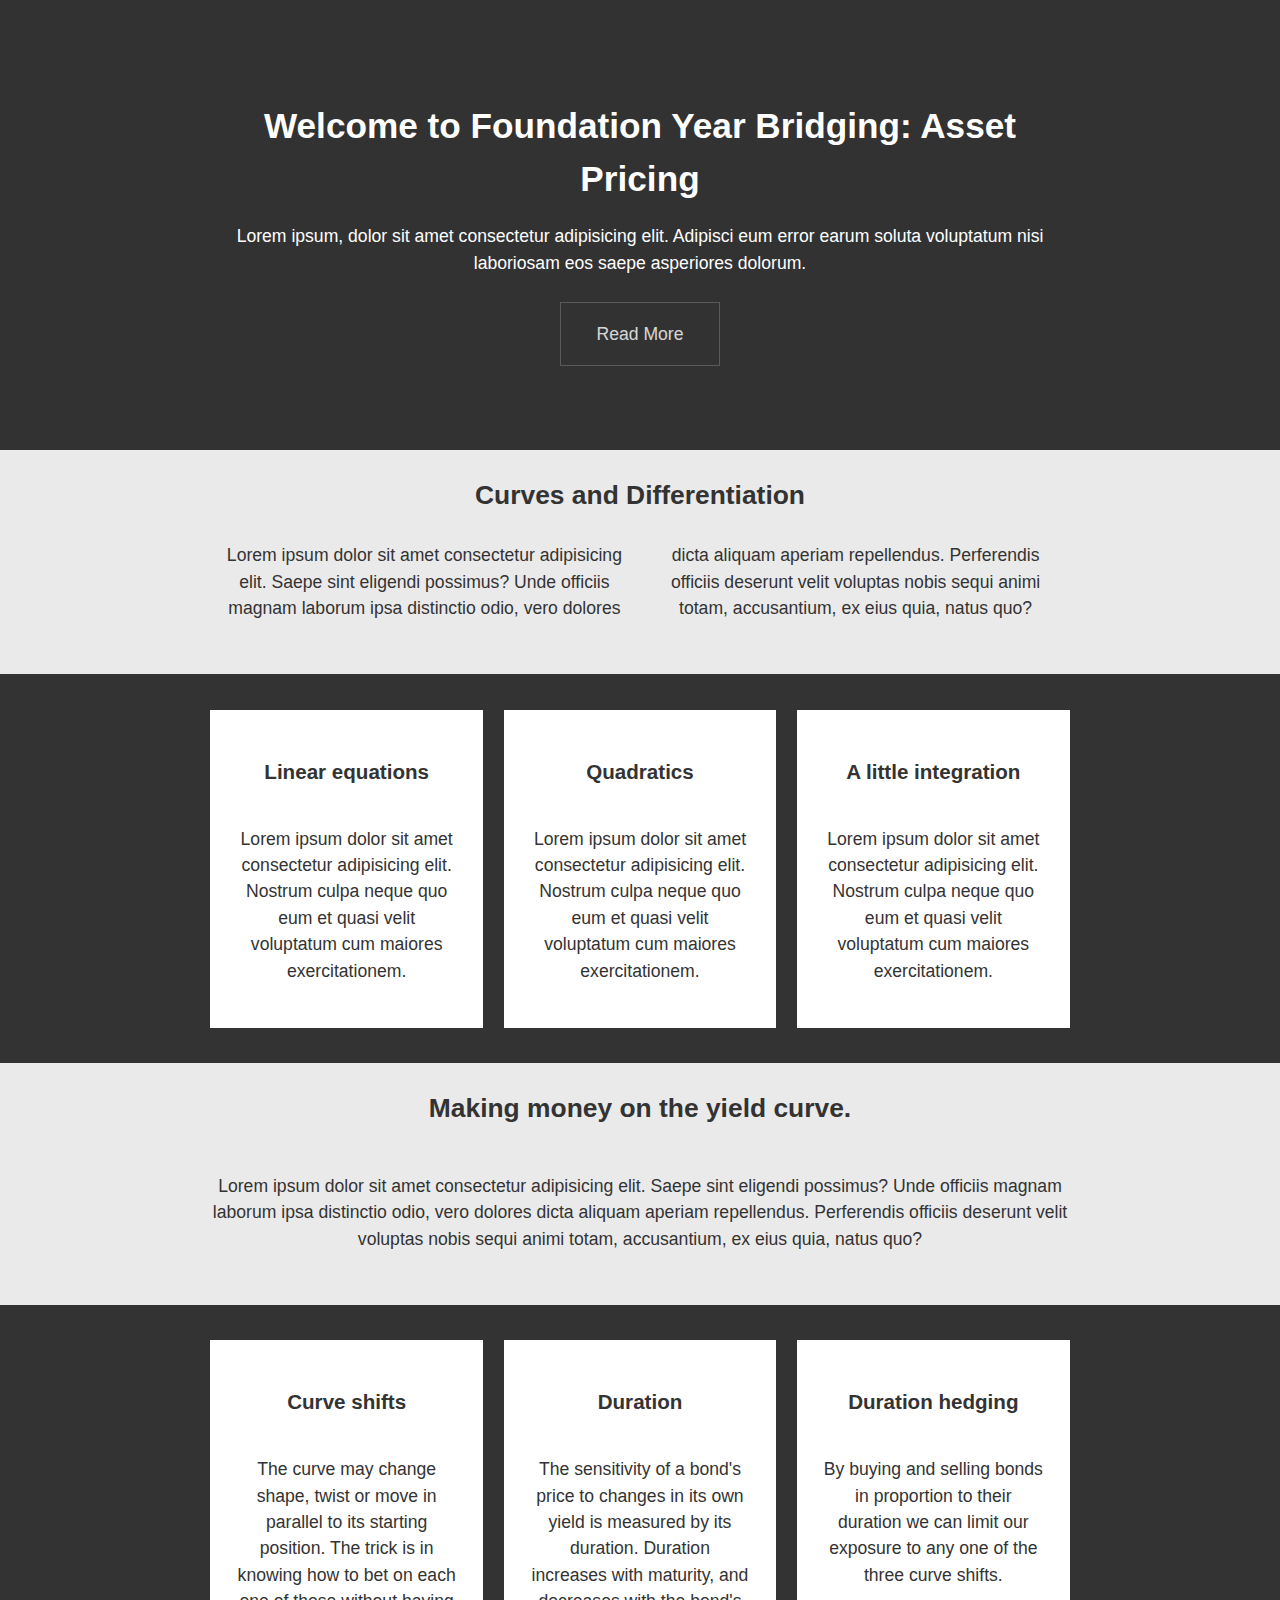
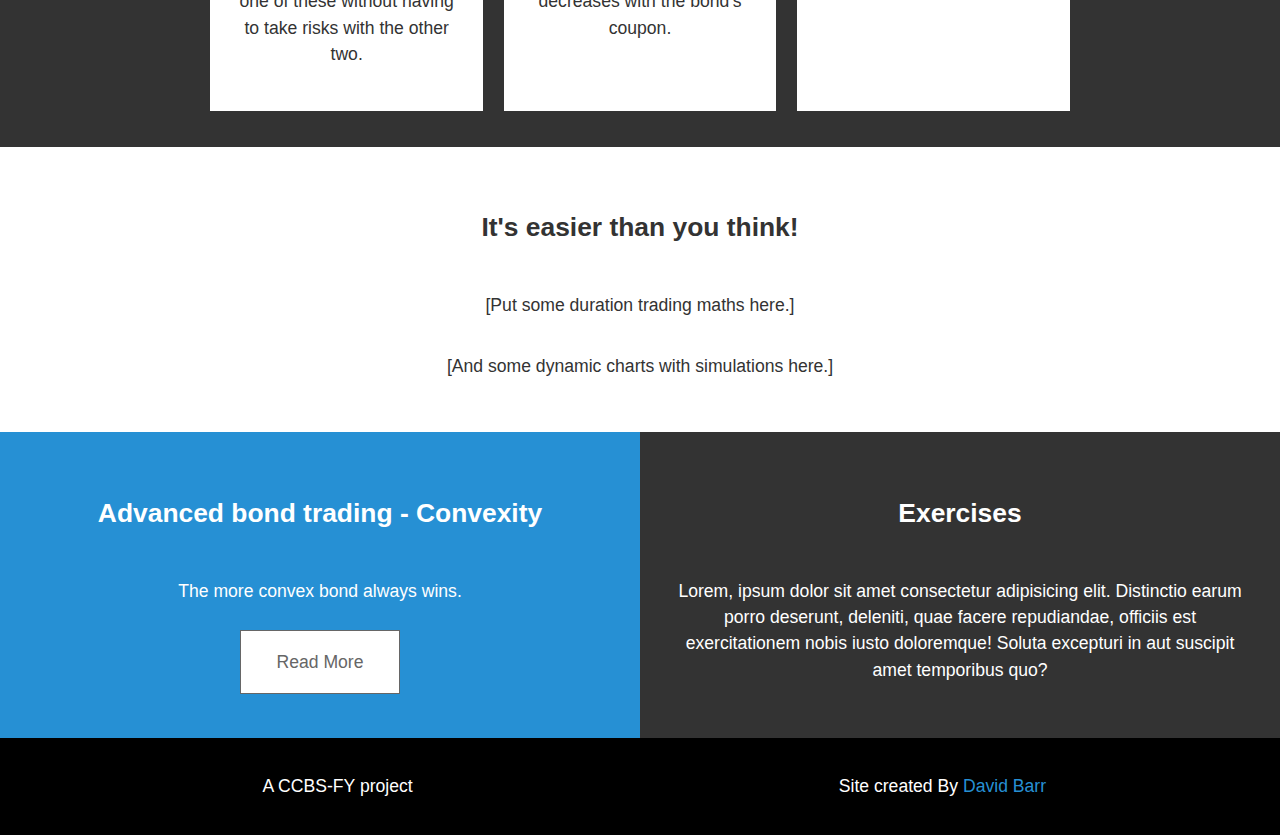
==== index.html @ 0cb5484a "First commit" ====
<!DOCTYPE html>
<html lang="en" >

<head>
  <meta charset="UTF-8">
  <title>Foundation Year: CSS Grid Website Layout</title>
  
  
  
      <link rel="stylesheet" href="css/style.css">
      <style>



          .main text {
          font: 10px sans-serif;	
          }
          
          .axis line, .axis path {
          shape-rendering: crispEdges;
          stroke: black;
          fill: none;
          stroke-width: 2;
          }
          
          circle {
          fill: #333;
          }
          
          .legend rect {
          fill:white;
          stroke:black;
          opacity:0.8;
          font: 12px sans-serif;
          }
          
          </style>
          <script src="//d3js.org/d3.v3.min.js" charset="utf-8"></script>
  
</head>

<body>

  <!-- Header Showcase -->
<header id="showcase" class="grid">
  <div class="bg-image"></div>
  <div class="content-wrap">
    <h1>Welcome to Foundation Year Bridging: Asset Pricing</h1>
    <p>Lorem ipsum, dolor sit amet consectetur adipisicing elit. Adipisci eum error earum soluta voluptatum nisi laboriosam eos saepe asperiores dolorum.</p>
    <a href="#section-b" class="btn">Read More</a>
  </div>
</header>

<!-- Main Area -->
<main id="main">
  <!-- Section A -->
  <section id="section-a" class="grid">
    <div class="content-wrap">
      <h2 class="content-title">Curves and Differentiation</h2>
      <div class="content-text">
        <p>Lorem ipsum dolor sit amet consectetur adipisicing elit. Saepe sint eligendi possimus? Unde officiis magnam laborum ipsa distinctio odio, vero dolores dicta aliquam aperiam repellendus. Perferendis officiis deserunt velit voluptas nobis sequi
          animi totam, accusantium, ex eius quia, natus quo?</p>
      </div>
    </div>
  </section>



  <!-- Section B -->
  
  <section id="section-b" class="grid">
    <ul>
      <li>
        <div class="card">
          <img src="https://static.pexels.com/photos/574077/pexels-photo-574077.jpeg" alt="">
          <div class="card-content">
            <h3 class="card-title">Linear equations</h3>
            <p>Lorem ipsum dolor sit amet consectetur adipisicing elit. Nostrum culpa neque quo eum et quasi velit voluptatum cum maiores exercitationem.</p>
          </div>
        </div>
      </li>
      <li>
        <div class="card">
          <img src="https://static.pexels.com/photos/261628/pexels-photo-261628.jpeg" alt="">
          <div class="card-content">
            <h3 class="card-title">Quadratics</h3>
            <p>Lorem ipsum dolor sit amet consectetur adipisicing elit. Nostrum culpa neque quo eum et quasi velit voluptatum cum maiores exercitationem.</p>
          </div>
        </div>
      </li>
      <li>
        <div class="card">
          <img src="https://static.pexels.com/photos/265087/pexels-photo-265087.jpeg" alt="">
          <div class="card-content">
            <h3 class="card-title">A little integration</h3>
            <p>Lorem ipsum dolor sit amet consectetur adipisicing elit. Nostrum culpa neque quo eum et quasi velit voluptatum cum maiores exercitationem.</p>
          </div>
        </div>
      </li>
    </ul>
  </section>

<!-- Section A2 -->
<section id="section-a2" class="grid">
  <div class="content-wrap">
    <h2 class="content-title">Making money on the yield curve.</h2>
    <div class="content-text">
      <p>Lorem ipsum dolor sit amet consectetur adipisicing elit. Saepe sint eligendi possimus? Unde officiis magnam laborum ipsa distinctio odio, vero dolores dicta aliquam aperiam repellendus. Perferendis officiis deserunt velit voluptas nobis sequi
        animi totam, accusantium, ex eius quia, natus quo?</p>
    </div>
  </div>
</section>


<!-- Section B2 -->

<section id="section-b" class="grid">
  <ul>
    <li>
      <div class="card">
        <img src="https://static.pexels.com/photos/164527/pexels-photo-164527.jpeg" alt="">
        <div class="card-content">
          <h3 class="card-title">Curve shifts</h3>
          <p>The curve may change shape, twist or move in parallel to its starting position. The trick is in knowing how to bet on each one of these without having to take risks with the other two.</p>
        </div>
      </div>
    </li>
    <li>
      <div class="card">
        <img src="https://static.pexels.com/photos/210607/pexels-photo-210607.jpeg" alt="">
        <div class="card-content">
          <h3 class="card-title">Duration</h3>
          <p>The sensitivity of a bond's price to changes in its own yield is measured by its duration. Duration increases with maturity, and decreases with the bond's coupon.</p>
        </div>
      </div>
    </li>
    <li>
      <div class="card">
        <img src="https://static.pexels.com/photos/267582/pexels-photo-267582.jpeg" alt="">
        <div class="card-content">
          <h3 class="card-title">Duration hedging</h3>
          <p>By buying and selling bonds in proportion to their duration we can limit our exposure to any one of the three curve shifts.</p>
        </div>
      </div>
    </li>
  </ul>
</section>


  <!-- Section C -->
  <section id="section-c" class="grid">
    <div class="content-wrap">
      <h2 class="content-title">It's easier than you think!</h2>
      <p>[Put some duration trading maths here.]</p>
      <p>[And some dynamic charts with simulations here.]</p>
    </div>
    <div class='contentYieldCurve'>
        <!-- /the chart goes here -->
    </div>
    
  </section>


  <!-- Grid for table. -->
  <!--  <div class="grid2">test grid div</div> -->
  


  <!-- Section D -->
  <section id="section-d" class="grid">
    <div class="box">
      <h2 class="content-title">Advanced bond trading - Convexity</h2>
      <p>The more convex bond always wins.</p>
      <a href="#section-d" class="btn2">Read More</a>
    </div>
    <div class="box">
      <h2 class="content-title">Exercises</h2>
      <p>Lorem, ipsum dolor sit amet consectetur adipisicing elit. Distinctio earum porro deserunt, deleniti, quae facere repudiandae, officiis est exercitationem nobis iusto doloremque! Soluta excepturi in aut suscipit amet temporibus quo?</p>
    </div>
  </section>
</main>

<!-- Footer -->
<footer id="main-footer" class="grid">
  <div>A CCBS-FY project </div>
  <div>Site created By <a href="http://dgbarr2.github.io" target="_blank">David Barr</a></div>
</footer>
  

  <script type="text/javascript" src="regression.min.js"></script>
  <script type="text/javascript" src="d3.legend.js"></script>
  <script type="text/javascript" src="scatterchart.js"></script>

  <script src="grid.js" type="text/javascript"></script>

</body>

</html>
---- css/style.css ----
/* Core Styles */

body {
  margin: 0;
  font-family: Arial, Helvetica, sans-serif;
  background: #333;
  color: #fff;
  font-size: 1.1em;
  line-height: 1.5;
  text-align: center;
}

img {
  display: block;
  width: 100%;
  height: auto;
}

h1,
h2,
h3 {
  margin: 0;
  padding: 1em 0;
}

p {
  margin: 0;
  padding: 1em 0;
}

.btn {
  display: inline-block;
  background: #333;
  color: #fff;
  text-decoration: none;
  padding: 1em 2em;
  border: 1px solid #666;
  margin: 0.5em 0;
  opacity: 0.8;
}

.btn2 {
  display: inline-block;
  background: #fff;
  color: #666;
  text-decoration: none;
  padding: 1em 2em;
  border: 1px solid #666;
  margin: 0.5em 0;
  opacity: 1;
}

.btn:hover {
  background: #eaeaea;
  color: #333;
}

.btn2:hover {
  background: #eaeaea;
  color: #333;
}

/* Header Showcase */

#showcase {
  min-height: 450px;
  color: #fff;
  text-align: center;
}

#showcase .bg-image {
  position: absolute;
  background: #333
    url("https://static.pexels.com/photos/248515/pexels-photo-248515.png");
  background-position: center;
  background-repeat: no-repeat;
  background-size: cover;
  width: 100%;
  height: 450px;
  z-index: -1;
  opacity: 0.4;
}

#showcase h1 {
  padding-top: 100px;
  padding-bottom: 0;
}

#showcase .content-wrap,
#section-a .content-wrap {
  padding: 0 1.5em;
}

/* Section A */

#section-a, #section-a2 {
  background: #eaeaea;
  color: #333;
  padding-bottom: 2em;
}

/* Section B   CARDS  */

#section-b {
  padding: 2em 1em 1em;
}

#section-b ul {
  list-style: none;
  margin: 0;
  padding: 0;
}

#section-b li {
  margin-bottom: 1em;
  background: #fff;
  color: #333;
}

.card-content {
  padding: 1.5em;
}

/* Section C: This is where the yield curves are.*/

#section-c {
  background: #fff;
  color: #333;
  padding: 2em;
}

/* Section D / Boxes */

#section-d .box {
  padding: 2em;
  color: #fff;
}

#section-d .box:first-child {
  background: #2690d4;
}

/* Footer */

#main-footer {
  padding: 2em;
  background: #000;
  color: #fff;
  text-align: center;
}

#main-footer a {
  color: #2690d4;
  text-decoration: none;
}

/* Media Queries */

@media (min-width: 700px) {
  .grid {
    display: grid;
    grid-template-columns: 1fr repeat(2, minmax(auto, 25em)) 1fr;
  }

  #section-a .content-text {
    columns: 2;
    column-gap: 2em;
  }

  #section-a .content-text p {
    padding-top: 0;
  }

  .content-wrap,
  #section-b ul {
    grid-column: 2/4;
  }

  .box,
  #main-footer div {
    grid-column: span 2;
  }

  #section-b ul {
    display: flex;
    justify-content: space-around;
  }

  #section-b li {
    width: 31%;
  }
}
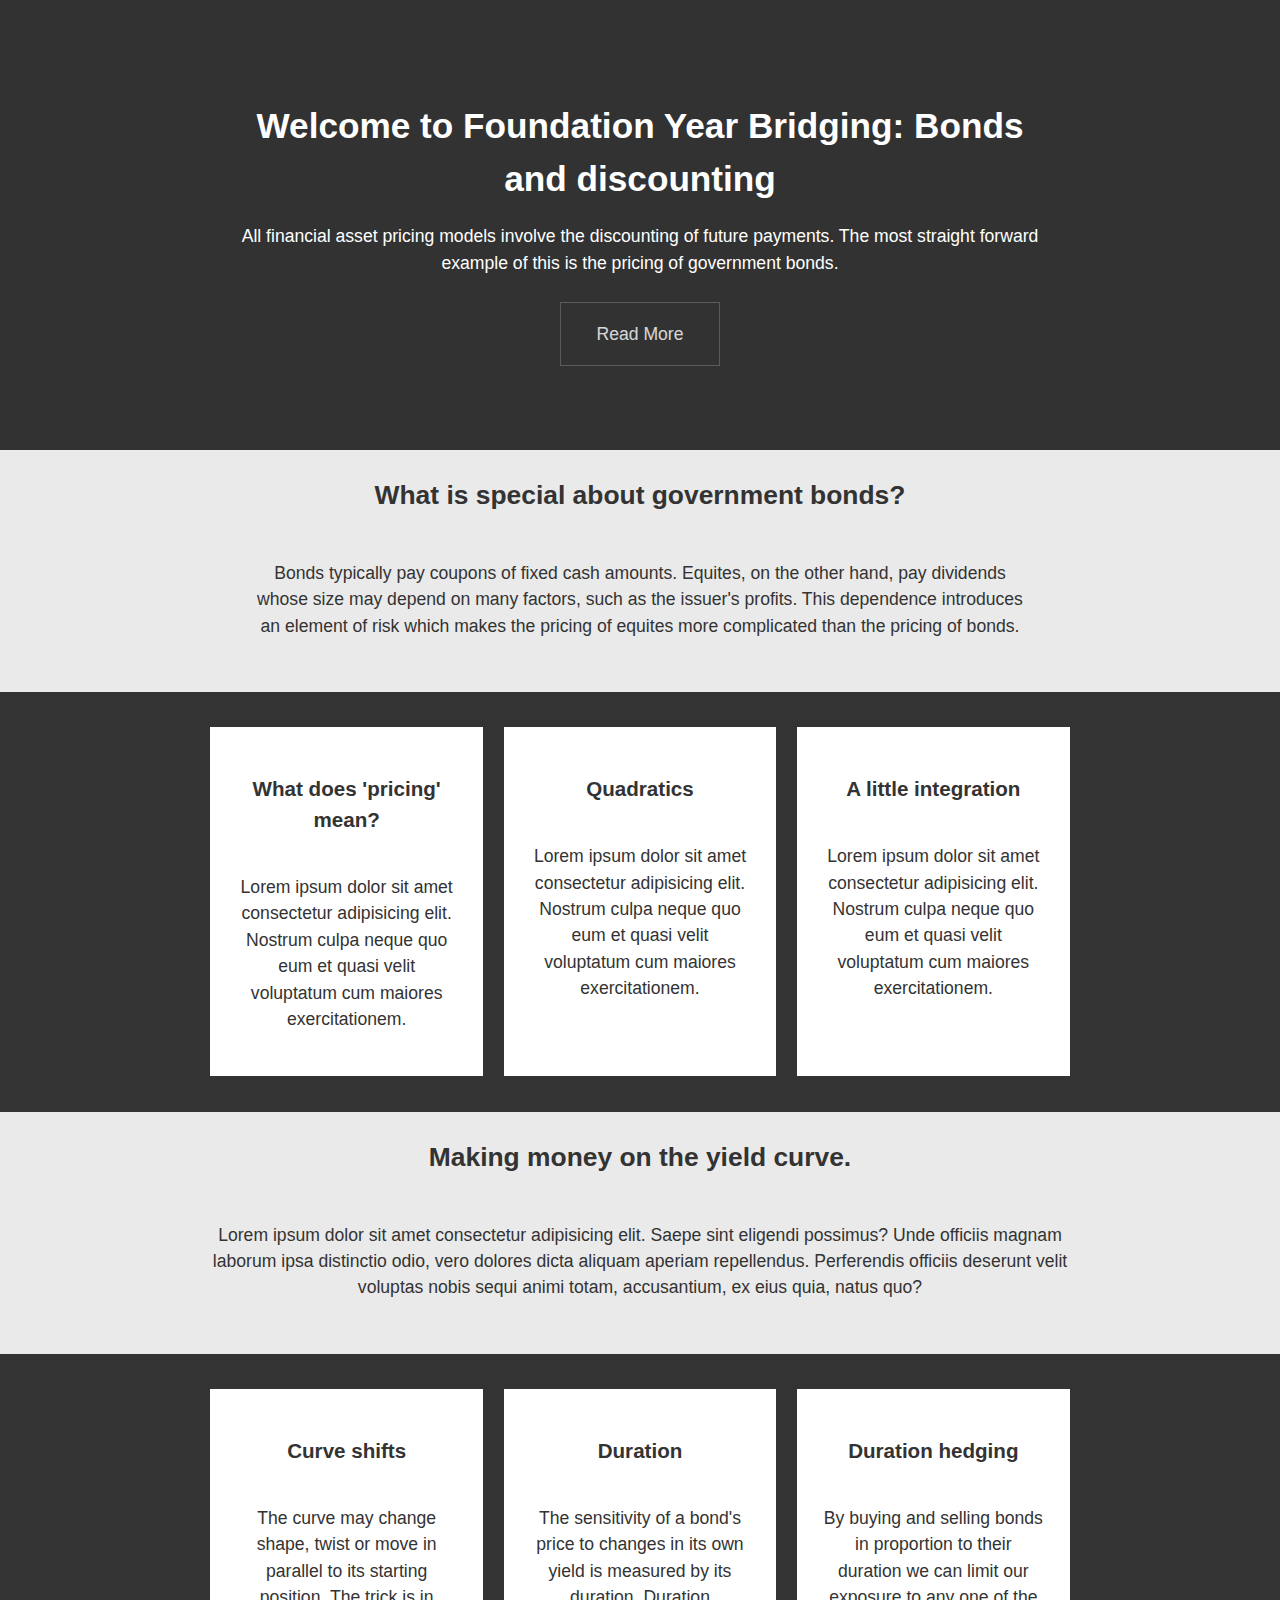
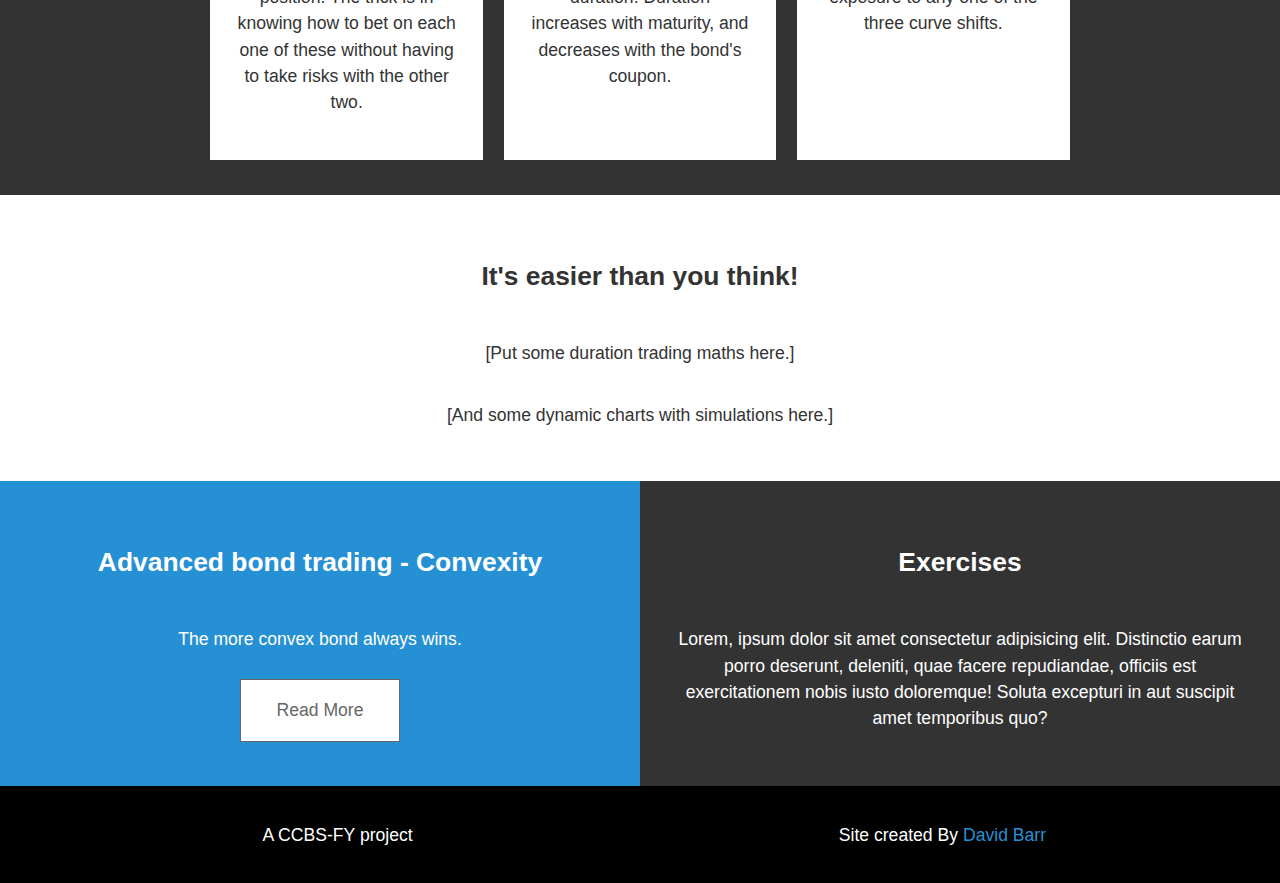
==== commit 79744096: "first edits of the top few lines only" ====
--- a/index.html
+++ b/index.html
@@ -45,8 +45,8 @@
 <header id="showcase" class="grid">
   <div class="bg-image"></div>
   <div class="content-wrap">
-    <h1>Welcome to Foundation Year Bridging: Asset Pricing</h1>
-    <p>Lorem ipsum, dolor sit amet consectetur adipisicing elit. Adipisci eum error earum soluta voluptatum nisi laboriosam eos saepe asperiores dolorum.</p>
+    <h1>Welcome to Foundation Year Bridging: Bonds and discounting</h1>
+    <p>All financial asset pricing models involve the discounting of future payments. The most straight forward example of this is the pricing of government bonds.</p>
     <a href="#section-b" class="btn">Read More</a>
   </div>
 </header>
@@ -56,10 +56,9 @@
   <!-- Section A -->
   <section id="section-a" class="grid">
     <div class="content-wrap">
-      <h2 class="content-title">Curves and Differentiation</h2>
-      <div class="content-text">
-        <p>Lorem ipsum dolor sit amet consectetur adipisicing elit. Saepe sint eligendi possimus? Unde officiis magnam laborum ipsa distinctio odio, vero dolores dicta aliquam aperiam repellendus. Perferendis officiis deserunt velit voluptas nobis sequi
-          animi totam, accusantium, ex eius quia, natus quo?</p>
+      <h2 class="content-title">What is special about government bonds?</h2>
+      <div class="content-wrap">
+        <p>Bonds typically pay coupons of fixed cash amounts. Equites, on the other hand, pay dividends whose size may depend on many factors, such as the issuer's profits. This dependence introduces an element of risk which makes the pricing of equites more complicated than the pricing of bonds. </p>
       </div>
     </div>
   </section>
@@ -74,7 +73,7 @@
         <div class="card">
           <img src="https://static.pexels.com/photos/574077/pexels-photo-574077.jpeg" alt="">
           <div class="card-content">
-            <h3 class="card-title">Linear equations</h3>
+            <h3 class="card-title">What does 'pricing' mean?</h3>
             <p>Lorem ipsum dolor sit amet consectetur adipisicing elit. Nostrum culpa neque quo eum et quasi velit voluptatum cum maiores exercitationem.</p>
           </div>
         </div>
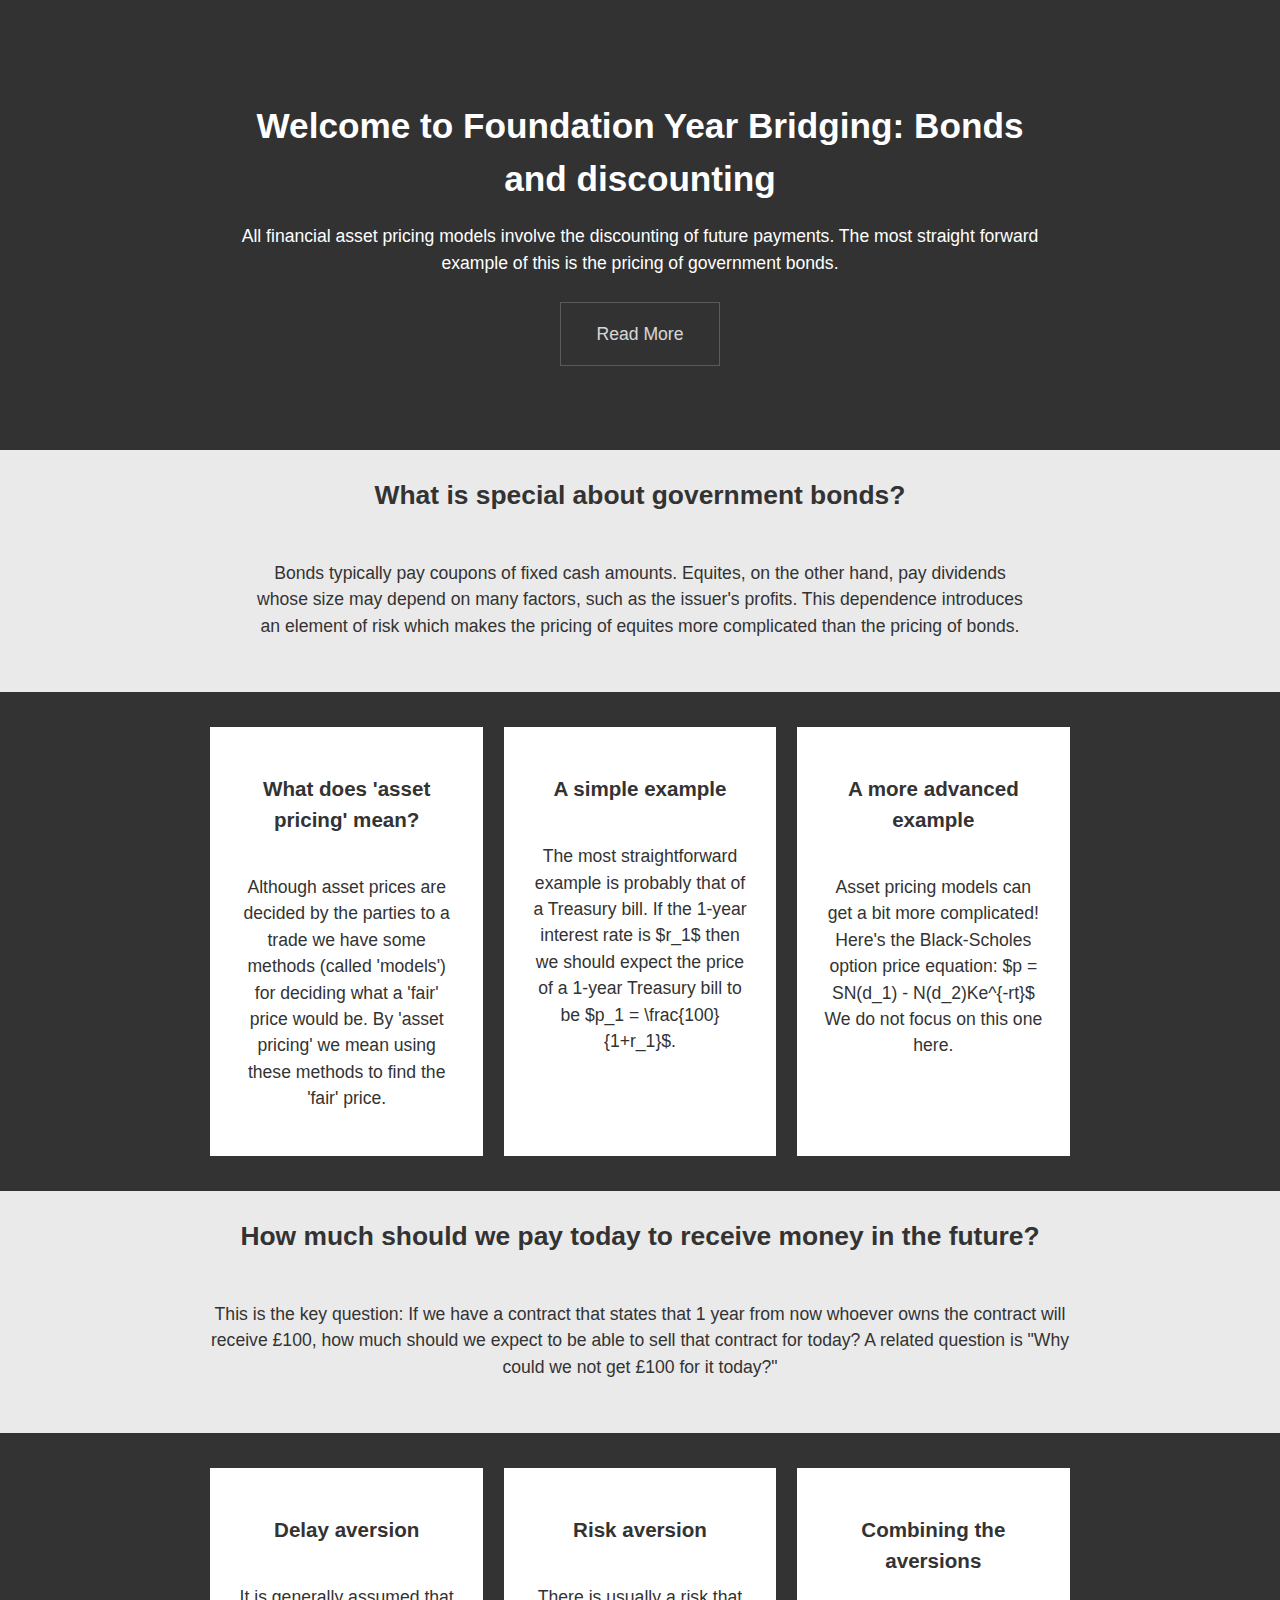
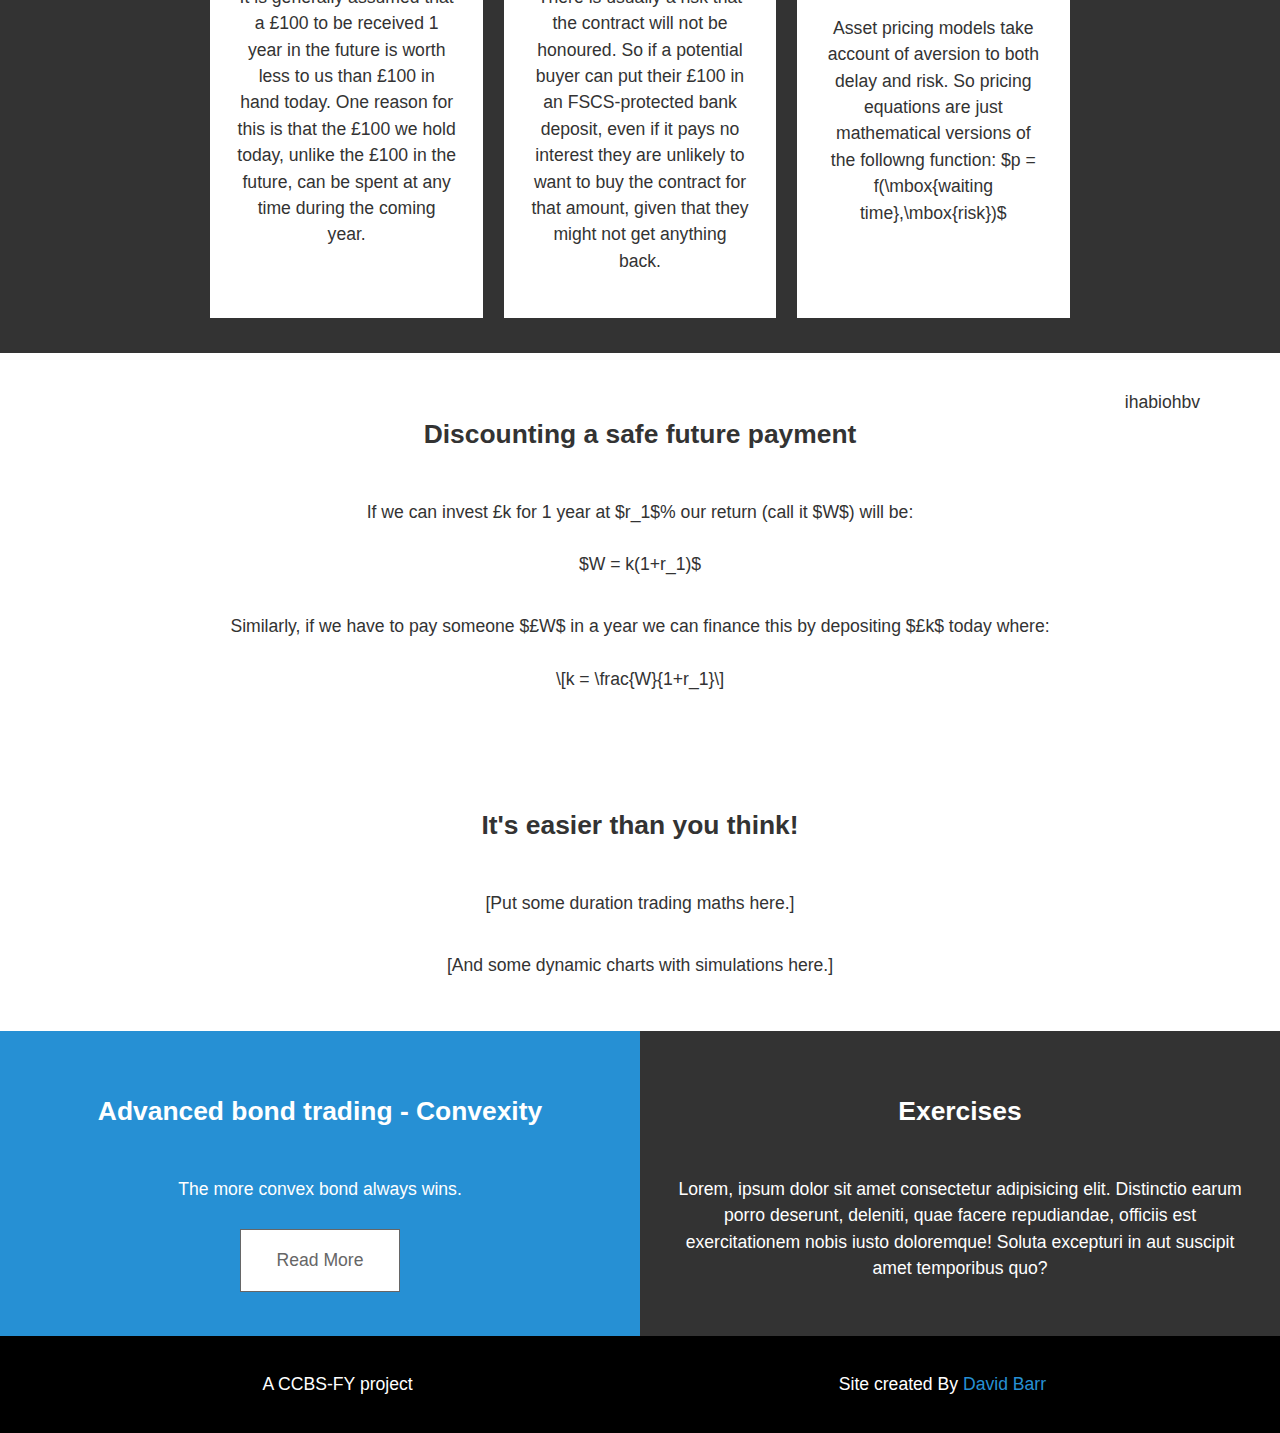
==== commit 9df82600: "text changes in html and added a second scatterchart" ====
--- a/index.html
+++ b/index.html
@@ -1,13 +1,17 @@
 <!DOCTYPE html>
 <html lang="en" >
 
+
+
+
+
 <head>
   <meta charset="UTF-8">
-  <title>Foundation Year: CSS Grid Website Layout</title>
-  
-  
-  
-      <link rel="stylesheet" href="css/style.css">
+  <title>(KEEP THIS ONE) Foundation Year: CSS Grid Website Layout</title>
+  
+  
+  
+      <link rel="stylesheet" href="style.css">
       <style>
 
 
@@ -36,6 +40,16 @@
           
           </style>
           <script src="//d3js.org/d3.v3.min.js" charset="utf-8"></script>
+
+
+          <!-- Mathjax -->
+          <script type="text/javascript" async
+            src="https://cdnjs.cloudflare.com/ajax/libs/mathjax/2.7.5/MathJax.js?config=TeX-MML-AM_CHTML">-->
+          </script>
+          <script type="text/x-mathjax-config">
+            MathJax.Hub.Config({tex2jax: {inlineMath: [['$','$'], ['\\(','\\)']]}});
+            processEscapes: true <!-- to allow \$ to produce $ sign -->
+          </script>
   
 </head>
 
@@ -73,8 +87,19 @@
         <div class="card">
           <img src="https://static.pexels.com/photos/574077/pexels-photo-574077.jpeg" alt="">
           <div class="card-content">
-            <h3 class="card-title">What does 'pricing' mean?</h3>
-            <p>Lorem ipsum dolor sit amet consectetur adipisicing elit. Nostrum culpa neque quo eum et quasi velit voluptatum cum maiores exercitationem.</p>
+            <h3 class="card-title">What does 'asset pricing' mean?</h3>
+            <p>Although asset prices are decided by the parties to a trade we have some methods (called 'models') for deciding what a 'fair' price would be. By 'asset pricing' we mean using these methods to find the 'fair' price.</p>
+          </div>
+        </div>
+      </li>
+      <li>
+        <div class="card">
+          <img src="https://static.pexels.com/photos/265087/pexels-photo-265087.jpeg" alt="">
+          <div class="card-content">
+            <h3 class="card-title">A simple example</h3>
+            <p>The most straightforward example is probably that of a Treasury bill. If the 1-year interest rate is $r_1$ then we should expect the price of a 1-year Treasury bill to be 
+              $p_1 = \frac{100}{1+r_1}$.
+            </p>
           </div>
         </div>
       </li>
@@ -82,17 +107,11 @@
         <div class="card">
           <img src="https://static.pexels.com/photos/261628/pexels-photo-261628.jpeg" alt="">
           <div class="card-content">
-            <h3 class="card-title">Quadratics</h3>
-            <p>Lorem ipsum dolor sit amet consectetur adipisicing elit. Nostrum culpa neque quo eum et quasi velit voluptatum cum maiores exercitationem.</p>
-          </div>
-        </div>
-      </li>
-      <li>
-        <div class="card">
-          <img src="https://static.pexels.com/photos/265087/pexels-photo-265087.jpeg" alt="">
-          <div class="card-content">
-            <h3 class="card-title">A little integration</h3>
-            <p>Lorem ipsum dolor sit amet consectetur adipisicing elit. Nostrum culpa neque quo eum et quasi velit voluptatum cum maiores exercitationem.</p>
+            <h3 class="card-title">A more advanced example</h3>
+            <p>Asset pricing models can get a bit more complicated! Here's the Black-Scholes option price equation:
+              $p = SN(d_1) - N(d_2)Ke^{-rt}$
+              We do not focus on this one here.
+            </p>
           </div>
         </div>
       </li>
@@ -102,10 +121,9 @@
 <!-- Section A2 -->
 <section id="section-a2" class="grid">
   <div class="content-wrap">
-    <h2 class="content-title">Making money on the yield curve.</h2>
+    <h2 class="content-title">How much should we pay today to receive money in the future?</h2>
     <div class="content-text">
-      <p>Lorem ipsum dolor sit amet consectetur adipisicing elit. Saepe sint eligendi possimus? Unde officiis magnam laborum ipsa distinctio odio, vero dolores dicta aliquam aperiam repellendus. Perferendis officiis deserunt velit voluptas nobis sequi
-        animi totam, accusantium, ex eius quia, natus quo?</p>
+      <p>This is the key question: If we have a contract that states that 1 year from now whoever owns the contract will receive £100, how much should we expect to be able to sell that contract for today? A related question is "Why could we not get £100 for it today?"</p>
     </div>
   </div>
 </section>
@@ -119,8 +137,8 @@
       <div class="card">
         <img src="https://static.pexels.com/photos/164527/pexels-photo-164527.jpeg" alt="">
         <div class="card-content">
-          <h3 class="card-title">Curve shifts</h3>
-          <p>The curve may change shape, twist or move in parallel to its starting position. The trick is in knowing how to bet on each one of these without having to take risks with the other two.</p>
+          <h3 class="card-title">Delay aversion</h3>
+          <p>It is generally assumed that a £100 to be received 1 year in the future is worth less to us than £100 in hand today. One reason for this is  that the £100 we hold today, unlike the £100 in the future, can be spent at any time during the coming year.</p>
         </div>
       </div>
     </li>
@@ -128,8 +146,8 @@
       <div class="card">
         <img src="https://static.pexels.com/photos/210607/pexels-photo-210607.jpeg" alt="">
         <div class="card-content">
-          <h3 class="card-title">Duration</h3>
-          <p>The sensitivity of a bond's price to changes in its own yield is measured by its duration. Duration increases with maturity, and decreases with the bond's coupon.</p>
+          <h3 class="card-title">Risk aversion</h3>
+          <p>There is usually a risk that the contract will not be honoured. So if a potential buyer can put their £100 in an FSCS-protected bank deposit, even if it pays no interest they are unlikely to want to buy the contract for that amount, given that they might not get anything back.</p>
         </div>
       </div>
     </li>
@@ -137,8 +155,10 @@
       <div class="card">
         <img src="https://static.pexels.com/photos/267582/pexels-photo-267582.jpeg" alt="">
         <div class="card-content">
-          <h3 class="card-title">Duration hedging</h3>
-          <p>By buying and selling bonds in proportion to their duration we can limit our exposure to any one of the three curve shifts.</p>
+          <h3 class="card-title">Combining the aversions</h3>
+          <p>Asset pricing models take account of aversion to both delay and risk. So pricing equations are just mathematical versions of the followng function:
+            $p = f(\mbox{waiting time},\mbox{risk})$
+          </p>
         </div>
       </div>
     </li>
@@ -149,15 +169,33 @@
   <!-- Section C -->
   <section id="section-c" class="grid">
     <div class="content-wrap">
-      <h2 class="content-title">It's easier than you think!</h2>
-      <p>[Put some duration trading maths here.]</p>
-      <p>[And some dynamic charts with simulations here.]</p>
-    </div>
+      <h2 class="content-title">Discounting a safe future payment</h2>
+      <p>If we can invest £k for 1 year at $r_1$% our return (call it $W$) will be:<br><br>
+        $W = k(1+r_1)$ 
+      </p>
+      <p>Similarly, if we have to pay someone $£W$ in a year we can finance this by depositing $£k$ today where: <br><br>
+      \[k = \frac{W}{1+r_1}\]</p>
+    </div>
+    
     <div class='contentYieldCurve'>
         <!-- /the chart goes here -->
+        ihabiohbv
     </div>
     
   </section>
+
+<!-- Section C2 -->
+<section id="section-c2" class="grid">
+  <div class="content-wrap">
+    <h2 class="content-title">It's easier than you think!</h2>
+    <p>[Put some duration trading maths here.]</p>
+    <p>[And some dynamic charts with simulations here.]</p>
+  </div>
+  <div class='contentYieldCurve2'>
+      <!-- /the chart goes here -->
+  </div>
+  
+</section>
 
 
   <!-- Grid for table. -->
@@ -190,6 +228,8 @@
   <script type="text/javascript" src="d3.legend.js"></script>
   <script type="text/javascript" src="scatterchart.js"></script>
 
+  <script type="text/javascript" src="scatterchart_2.js"></script>
+
   <script src="grid.js" type="text/javascript"></script>
 
 </body>
--- a/style.css
+++ b/style.css
@@ -0,0 +1,194 @@
+/* Core Styles */
+
+body {
+  margin: 0;
+  font-family: Arial, Helvetica, sans-serif;
+  background: #333;
+  color: #fff;
+  font-size: 1.1em;
+  line-height: 1.5;
+  text-align: center;
+}
+
+img {
+  display: block;
+  width: 100%;
+  height: auto;
+}
+
+h1,
+h2,
+h3 {
+  margin: 0;
+  padding: 1em 0;
+}
+
+p {
+  margin: 0;
+  padding: 1em 0;
+}
+
+.btn {
+  display: inline-block;
+  background: #333;
+  color: #fff;
+  text-decoration: none;
+  padding: 1em 2em;
+  border: 1px solid #666;
+  margin: 0.5em 0;
+  opacity: 0.8;
+}
+
+.btn2 {
+  display: inline-block;
+  background: #fff;
+  color: #666;
+  text-decoration: none;
+  padding: 1em 2em;
+  border: 1px solid #666;
+  margin: 0.5em 0;
+  opacity: 1;
+}
+
+.btn:hover {
+  background: #eaeaea;
+  color: #333;
+}
+
+.btn2:hover {
+  background: #eaeaea;
+  color: #333;
+}
+
+/* Header Showcase */
+
+#showcase {
+  min-height: 450px;
+  color: #fff;
+  text-align: center;
+}
+
+#showcase .bg-image {
+  position: absolute;
+  background: #333
+    url("https://static.pexels.com/photos/248515/pexels-photo-248515.png");
+  background-position: center;
+  background-repeat: no-repeat;
+  background-size: cover;
+  width: 100%;
+  height: 450px;
+  z-index: -1;
+  opacity: 0.4;
+}
+
+#showcase h1 {
+  padding-top: 100px;
+  padding-bottom: 0;
+}
+
+#showcase .content-wrap,
+#section-a .content-wrap {
+  padding: 0 1.5em;
+}
+
+/* Section A */
+
+#section-a, #section-a2 {
+  background: #eaeaea;
+  color: #333;
+  padding-bottom: 2em;
+}
+
+/* Section B   CARDS  */
+
+#section-b {
+  padding: 2em 1em 1em;
+}
+
+#section-b ul {
+  list-style: none;
+  margin: 0;
+  padding: 0;
+}
+
+#section-b li {
+  margin-bottom: 1em;
+  background: #fff;
+  color: #333;
+}
+
+.card-content {
+  padding: 1.5em;
+}
+
+/* Section C: This is where the yield curves are.*/
+
+#section-c, #section-c2  {
+  background: #fff;
+  color: #333;
+  padding: 2em;
+}
+
+
+
+/* Section D / Boxes */
+
+#section-d .box {
+  padding: 2em;
+  color: #fff;
+}
+
+#section-d .box:first-child {
+  background: #2690d4;
+}
+
+/* Footer */
+
+#main-footer {
+  padding: 2em;
+  background: #000;
+  color: #fff;
+  text-align: center;
+}
+
+#main-footer a {
+  color: #2690d4;
+  text-decoration: none;
+}
+
+/* Media Queries */
+
+@media (min-width: 700px) {
+  .grid {
+    display: grid;
+    grid-template-columns: 1fr repeat(2, minmax(auto, 25em)) 1fr;
+  }
+
+  #section-a .content-text {
+    columns: 2;
+    column-gap: 2em;
+  }
+
+  #section-a .content-text p {
+    padding-top: 0;
+  }
+
+  .content-wrap,
+  #section-b ul {
+    grid-column: 2/4;
+  }
+
+  .box,
+  #main-footer div {
+    grid-column: span 2;
+  }
+
+  #section-b ul {
+    display: flex;
+    justify-content: space-around;
+  }
+
+  #section-b li {
+    width: 31%;
+  }
+}
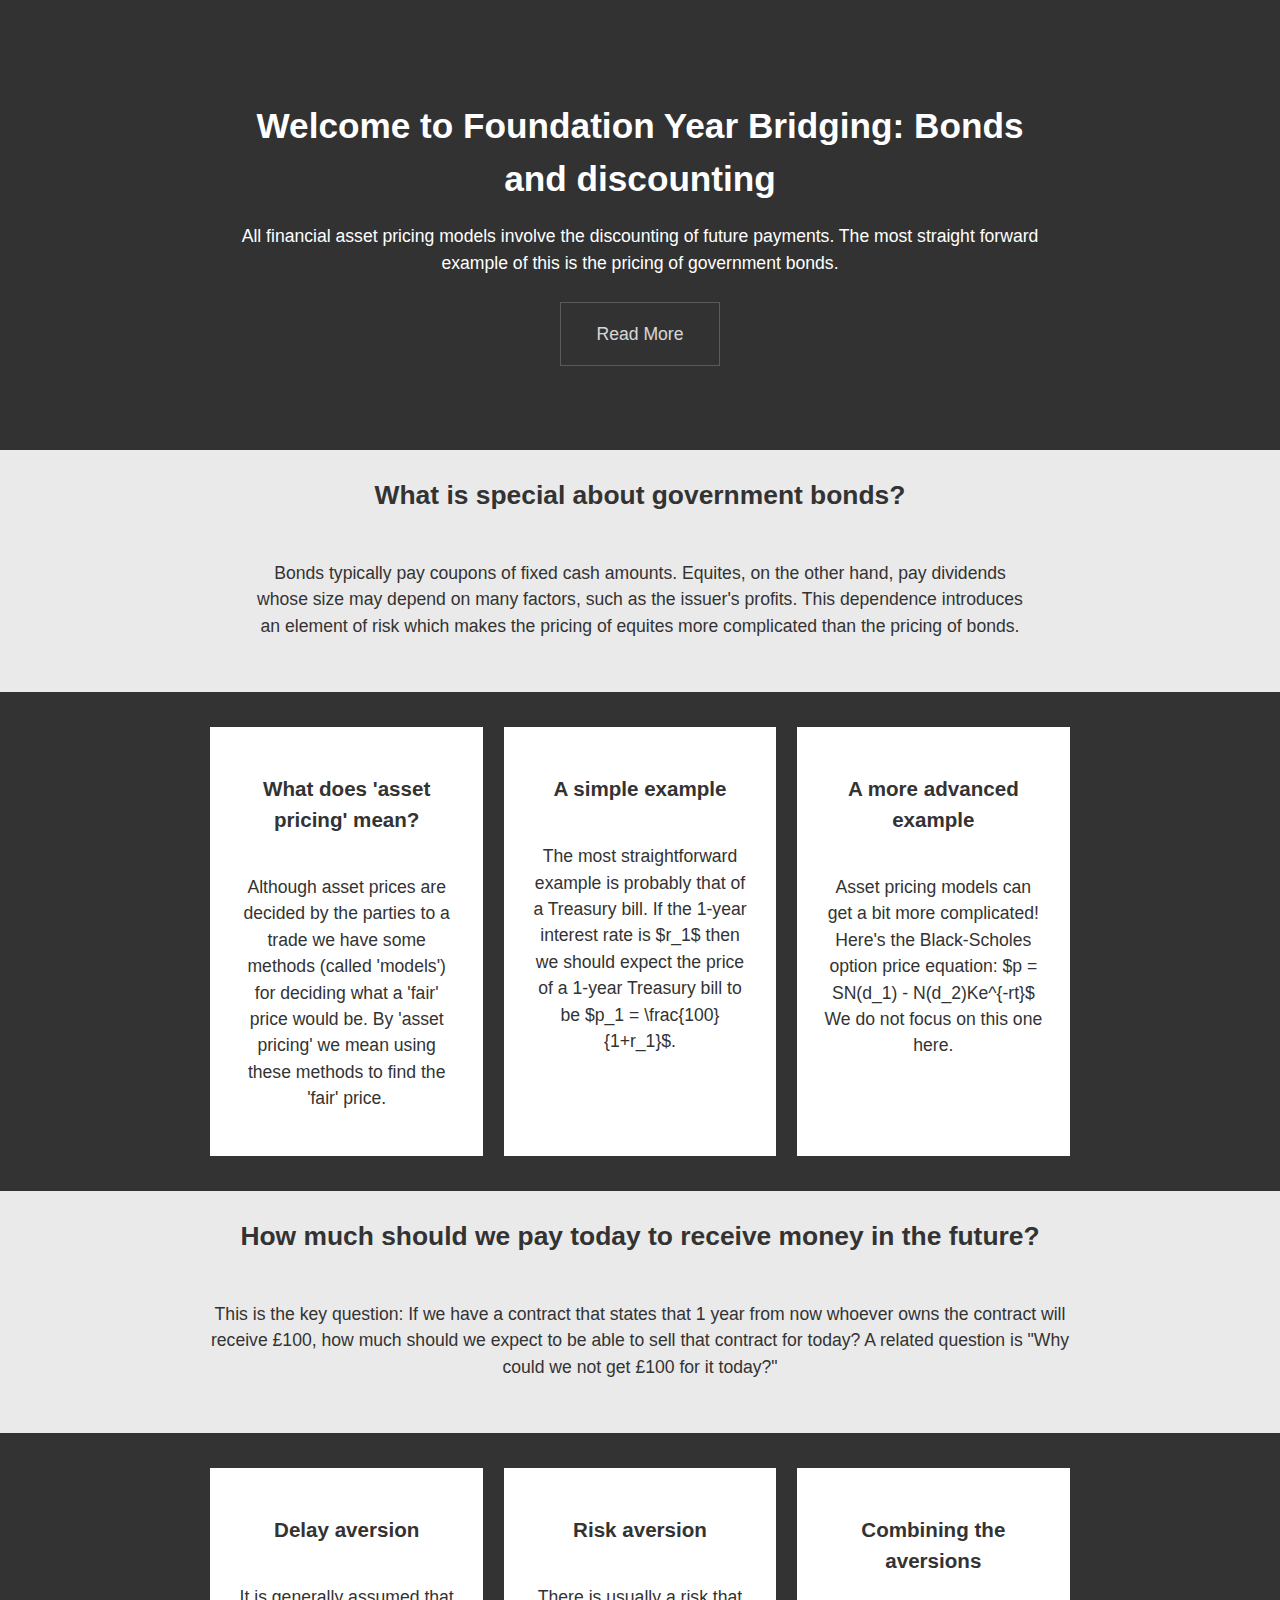
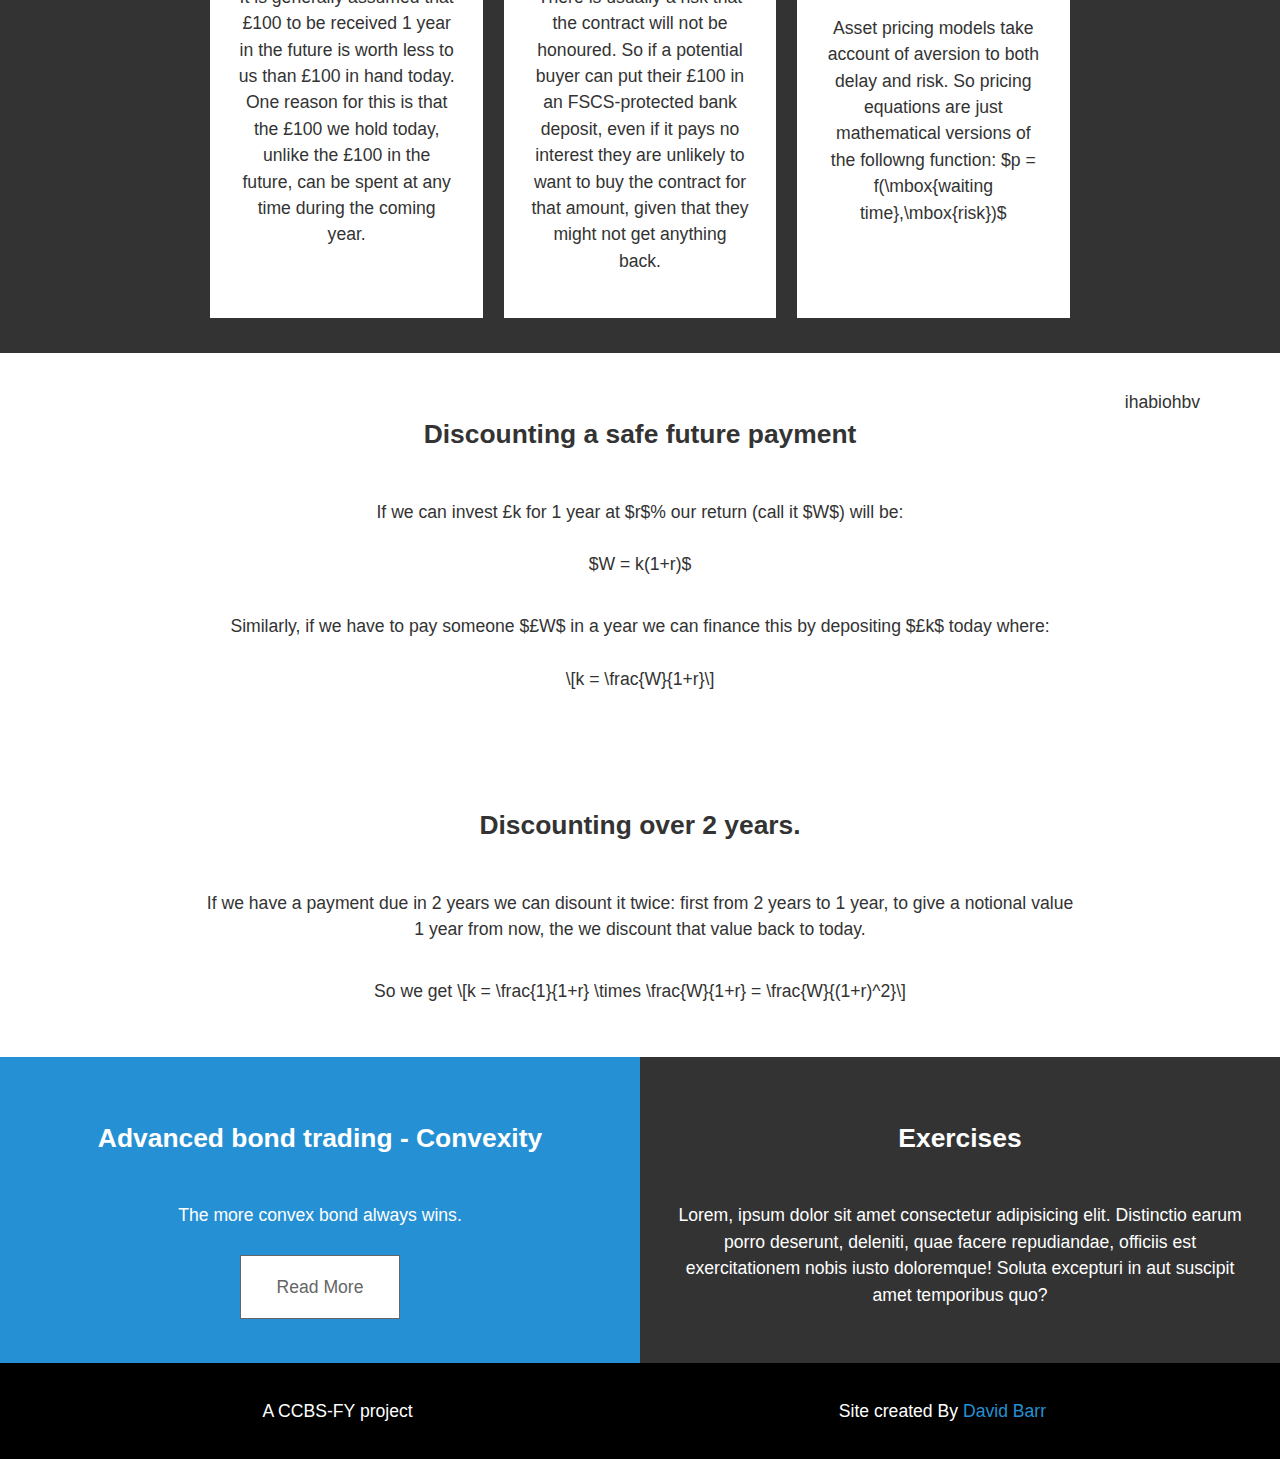
==== commit f6fb0ed6: "trying to change the size of the d3 chart - failing!" ====
--- a/index.html
+++ b/index.html
@@ -138,7 +138,7 @@
         <img src="https://static.pexels.com/photos/164527/pexels-photo-164527.jpeg" alt="">
         <div class="card-content">
           <h3 class="card-title">Delay aversion</h3>
-          <p>It is generally assumed that a £100 to be received 1 year in the future is worth less to us than £100 in hand today. One reason for this is  that the £100 we hold today, unlike the £100 in the future, can be spent at any time during the coming year.</p>
+          <p>It is generally assumed that £100 to be received 1 year in the future is worth less to us than £100 in hand today. One reason for this is  that the £100 we hold today, unlike the £100 in the future, can be spent at any time during the coming year.</p>
         </div>
       </div>
     </li>
@@ -170,11 +170,11 @@
   <section id="section-c" class="grid">
     <div class="content-wrap">
       <h2 class="content-title">Discounting a safe future payment</h2>
-      <p>If we can invest £k for 1 year at $r_1$% our return (call it $W$) will be:<br><br>
-        $W = k(1+r_1)$ 
+      <p>If we can invest £k for 1 year at $r$% our return (call it $W$) will be:<br><br>
+        $W = k(1+r)$ 
       </p>
       <p>Similarly, if we have to pay someone $£W$ in a year we can finance this by depositing $£k$ today where: <br><br>
-      \[k = \frac{W}{1+r_1}\]</p>
+      \[k = \frac{W}{1+r}\]</p>
     </div>
     
     <div class='contentYieldCurve'>
@@ -187,9 +187,11 @@
 <!-- Section C2 -->
 <section id="section-c2" class="grid">
   <div class="content-wrap">
-    <h2 class="content-title">It's easier than you think!</h2>
-    <p>[Put some duration trading maths here.]</p>
-    <p>[And some dynamic charts with simulations here.]</p>
+    <h2 class="content-title">Discounting over 2 years.</h2>
+    <p>If we have a payment due in 2 years we can disount it twice: first from 2 years to 1 year, to give a notional value 1 year from now, the we discount that value back to today.</p>
+    <p>So we get
+      \[k = \frac{1}{1+r} \times \frac{W}{1+r} = \frac{W}{(1+r)^2}\]
+    </p>
   </div>
   <div class='contentYieldCurve2'>
       <!-- /the chart goes here -->
@@ -226,10 +228,12 @@
 
   <script type="text/javascript" src="regression.min.js"></script>
   <script type="text/javascript" src="d3.legend.js"></script>
+  
   <script type="text/javascript" src="scatterchart.js"></script>
-
+  
+<!--
   <script type="text/javascript" src="scatterchart_2.js"></script>
-
+-->
   <script src="grid.js" type="text/javascript"></script>
 
 </body>
